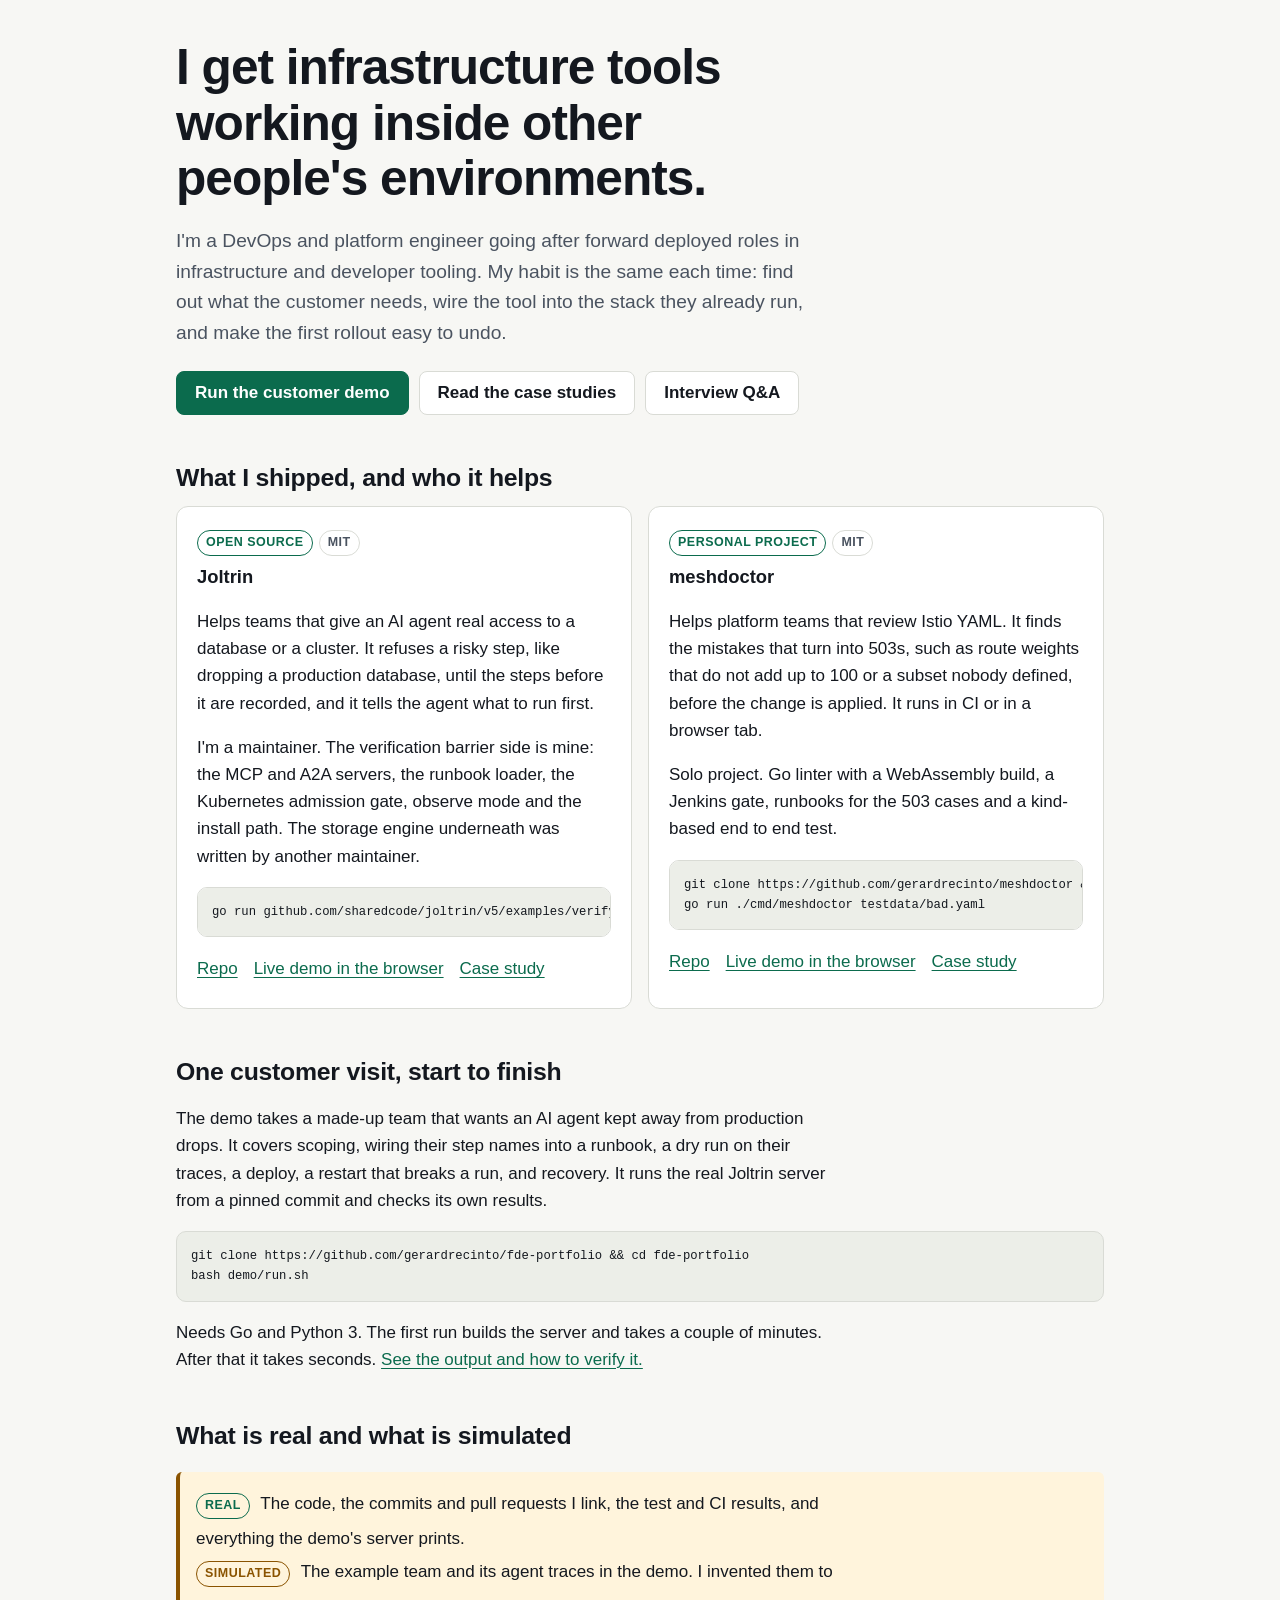
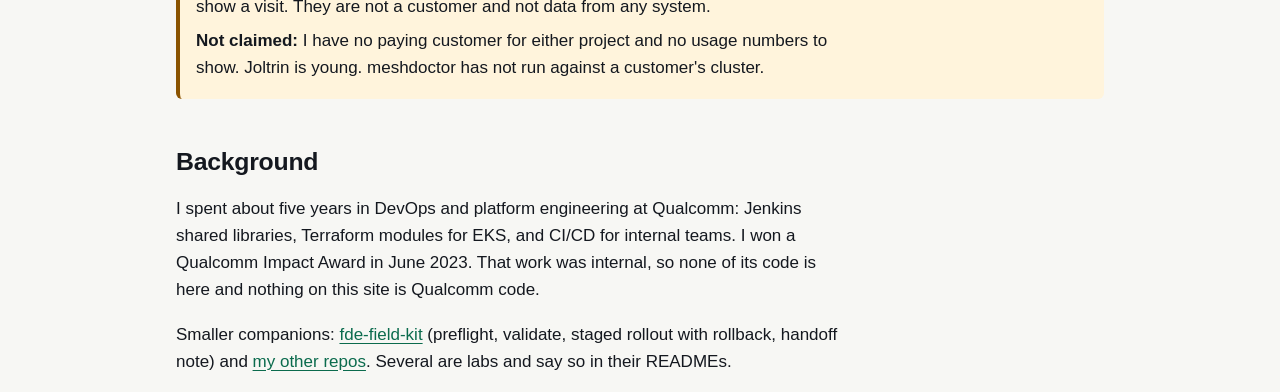
==== site/index.html @ f03c9e94 "Add the forward deployed engineer portfolio: home, customer demo, case studies and interview answers" ====
<!doctype html><html lang="en"><head><meta charset="utf-8"><meta name="viewport" content="width=device-width,initial-scale=1"><meta name="color-scheme" content="light dark"><title>Gerard Recinto, forward deployed engineer</title>
<meta name="description" content="Infrastructure and developer tooling forward deployed engineer. Public projects, a customer demo you can run, case studies and interview answers with links to the code."><link rel="stylesheet" href="style.css"></head><body>
<!--NAV-->
<main id="main" class="wrap">
<h1>I get infrastructure tools working inside other people's environments.</h1>
<p class="lede">I'm a DevOps and platform engineer going after forward deployed roles in infrastructure and developer tooling. My habit is the same each time: find out what the customer needs, wire the tool into the stack they already run, and make the first rollout easy to undo.</p>
<div class="btns"><a class="btn primary" href="demo.html">Run the customer demo</a><a class="btn" href="case-studies.html">Read the case studies</a><a class="btn" href="interview.html">Interview Q&amp;A</a></div>

<h2>What I shipped, and who it helps</h2>
<div class="grid">
<article class="card"><span class="tag real">Open source</span><span class="tag">MIT</span>
<h3>Joltrin</h3>
<p>Helps teams that give an AI agent real access to a database or a cluster. It refuses a risky step, like dropping a production database, until the steps before it are recorded, and it tells the agent what to run first.</p>
<p>I'm a maintainer. The verification barrier side is mine: the MCP and A2A servers, the runbook loader, the Kubernetes admission gate, observe mode and the install path. The storage engine underneath was written by another maintainer.</p>
<pre><code>go run github.com/sharedcode/joltrin/v5/examples/verify_barrier@latest</code></pre>
<ul class="links"><li><a href="https://github.com/SharedCode/joltrin">Repo</a></li><li><a href="https://joltrinhq.com/agents/">Live demo in the browser</a></li><li><a href="case-studies.html#joltrin">Case study</a></li></ul></article>
<article class="card"><span class="tag real">Personal project</span><span class="tag">MIT</span>
<h3>meshdoctor</h3>
<p>Helps platform teams that review Istio YAML. It finds the mistakes that turn into 503s, such as route weights that do not add up to 100 or a subset nobody defined, before the change is applied. It runs in CI or in a browser tab.</p>
<p>Solo project. Go linter with a WebAssembly build, a Jenkins gate, runbooks for the 503 cases and a kind-based end to end test.</p>
<pre><code>git clone https://github.com/gerardrecinto/meshdoctor && cd meshdoctor
go run ./cmd/meshdoctor testdata/bad.yaml</code></pre>
<ul class="links"><li><a href="https://github.com/gerardrecinto/meshdoctor">Repo</a></li><li><a href="https://gerardrecinto.github.io/meshdoctor/">Live demo in the browser</a></li><li><a href="case-studies.html#meshdoctor">Case study</a></li></ul></article>
</div>

<h2>One customer visit, start to finish</h2>
<p>The demo takes a made-up team that wants an AI agent kept away from production drops. It covers scoping, wiring their step names into a runbook, a dry run on their traces, a deploy, a restart that breaks a run, and recovery. It runs the real Joltrin server from a pinned commit and checks its own results.</p>
<pre><code>git clone https://github.com/gerardrecinto/fde-portfolio && cd fde-portfolio
bash demo/run.sh</code></pre>
<p>Needs Go and Python 3. The first run builds the server and takes a couple of minutes. After that it takes seconds. <a href="demo.html">See the output and how to verify it.</a></p>

<h2>What is real and what is simulated</h2>
<div class="note"><p><span class="tag real">Real</span> The code, the commits and pull requests I link, the test and CI results, and everything the demo's server prints.</p>
<p><span class="tag sim">Simulated</span> The example team and its agent traces in the demo. I invented them to show a visit. They are not a customer and not data from any system.</p>
<p><strong>Not claimed:</strong> I have no paying customer for either project and no usage numbers to show. Joltrin is young. meshdoctor has not run against a customer's cluster.</p></div>

<h2>Background</h2>
<p>I spent about five years in DevOps and platform engineering at Qualcomm: Jenkins shared libraries, Terraform modules for EKS, and CI/CD for internal teams. I won a Qualcomm Impact Award in June 2023. That work was internal, so none of its code is here and nothing on this site is Qualcomm code.</p>
<p>Smaller companions: <a href="https://github.com/gerardrecinto/fde-field-kit">fde-field-kit</a> (preflight, validate, staged rollout with rollback, handoff note) and <a href="https://github.com/gerardrecinto">my other repos</a>. Several are labs and say so in their READMEs.</p>
</main>
<!--FOOT-->
</body></html>
---- site/style.css ----
:root{--bg:#f7f7f4;--card:#fff;--fg:#14181f;--mut:#4a5360;--line:#d9dbd5;--acc:#0b6b4d;--acc-fg:#fff;--code:#eceee8;--ok:#0b6b4d;--sim:#8a5300;--warn-bg:#fff4dc}
:root[data-theme=dark]{--bg:#0d1117;--card:#151b23;--fg:#e8ecf1;--mut:#a3adba;--line:#2a323d;--acc:#3ddc97;--acc-fg:#06241a;--code:#1b232d;--ok:#3ddc97;--sim:#f3b34c;--warn-bg:#2b2412}
@media (prefers-color-scheme:dark){:root:not([data-theme=light]){--bg:#0d1117;--card:#151b23;--fg:#e8ecf1;--mut:#a3adba;--line:#2a323d;--acc:#3ddc97;--acc-fg:#06241a;--code:#1b232d;--ok:#3ddc97;--sim:#f3b34c;--warn-bg:#2b2412}}
*{box-sizing:border-box}
html{-webkit-text-size-adjust:100%}
body{margin:0;background:var(--bg);color:var(--fg);font:17px/1.6 -apple-system,BlinkMacSystemFont,"Segoe UI",Roboto,Helvetica,Arial,sans-serif}
a{color:var(--acc);text-underline-offset:3px}
a:focus-visible,button:focus-visible,summary:focus-visible{outline:3px solid var(--acc);outline-offset:2px;border-radius:4px}
.wrap{max-width:960px;margin:0 auto;padding:0 16px}
.skip{position:absolute;left:-999px;top:8px;background:var(--acc);color:var(--acc-fg);padding:8px 12px;border-radius:6px;z-index:10}
.skip:focus{left:8px}
header.top{border-bottom:1px solid var(--line);background:var(--bg);position:sticky;top:0;z-index:5}
header.top .wrap{display:flex;flex-wrap:wrap;align-items:center;gap:4px 18px;padding-top:10px;padding-bottom:10px}
header.top .brand{font-weight:700;color:var(--fg);text-decoration:none;margin-right:auto}
header.top nav{display:flex;flex-wrap:wrap;gap:2px 4px}
header.top nav a{color:var(--mut);text-decoration:none;padding:8px 10px;border-radius:6px;min-height:44px;display:inline-flex;align-items:center}
header.top nav a[aria-current=page],header.top nav a:hover{color:var(--fg);background:var(--code)}
h1{font-size:clamp(2rem,6vw,3.1rem);line-height:1.12;margin:40px 0 16px;letter-spacing:-.02em;max-width:20ch}
h2{font-size:1.55rem;line-height:1.25;margin:48px 0 12px;letter-spacing:-.01em}
h3{font-size:1.15rem;margin:24px 0 6px}
p,li{max-width:70ch}
.lede{font-size:1.2rem;color:var(--mut);max-width:60ch}
.btns{display:flex;flex-wrap:wrap;gap:10px;margin:22px 0}
.btn{display:inline-flex;align-items:center;min-height:44px;padding:0 18px;border-radius:8px;border:1px solid var(--line);color:var(--fg);text-decoration:none;font-weight:600;background:var(--card)}
.btn.primary{background:var(--acc);color:var(--acc-fg);border-color:var(--acc)}
.btn:hover{filter:brightness(1.07)}
.grid{display:grid;grid-template-columns:repeat(auto-fit,minmax(min(100%,280px),1fr));gap:16px}
.card{background:var(--card);border:1px solid var(--line);border-radius:12px;padding:20px}
.card h3{margin-top:0}
.tag{display:inline-block;font-size:.78rem;font-weight:700;letter-spacing:.04em;text-transform:uppercase;padding:2px 8px;border-radius:99px;border:1px solid var(--line);color:var(--mut);margin:0 6px 6px 0}
.tag.real{color:var(--ok);border-color:var(--ok)}
.tag.sim{color:var(--sim);border-color:var(--sim)}
.links{display:flex;flex-wrap:wrap;gap:6px 16px;margin:12px 0 0;padding:0;list-style:none}
.links a{display:inline-block;padding:6px 0}
pre,code{font-family:ui-monospace,SFMono-Regular,Menlo,Consolas,monospace}
code{background:var(--code);padding:1px 6px;border-radius:5px;font-size:.9em;overflow-wrap:anywhere}
pre{background:var(--code);border:1px solid var(--line);border-radius:10px;padding:14px;overflow-x:auto;font-size:.85rem;line-height:1.5;margin:12px 0;max-width:100%}
pre code{background:none;padding:0;overflow-wrap:normal}
.note{background:var(--warn-bg);border-left:4px solid var(--sim);padding:12px 16px;border-radius:6px;margin:20px 0}
.note p{margin:6px 0}
table{border-collapse:collapse;width:100%;display:block;overflow-x:auto}
th,td{text-align:left;padding:8px 12px;border-bottom:1px solid var(--line);vertical-align:top}
details{background:var(--card);border:1px solid var(--line);border-radius:10px;margin:10px 0;padding:0 16px}
summary{cursor:pointer;padding:12px 0;font-weight:600;min-height:44px}
.say{font-size:1.08rem;border-left:4px solid var(--acc);padding:2px 0 2px 14px;margin:10px 0}
.qa{margin:36px 0;padding-top:8px}
.qa h2{margin:0 0 6px;font-size:1.25rem}
.qa .topic{color:var(--mut);font-size:.9rem;margin:0 0 6px}
.ev{font-size:.95rem;color:var(--mut)}
footer{border-top:1px solid var(--line);margin-top:64px;padding:24px 0 48px;color:var(--mut);font-size:.92rem}
.steps{counter-reset:s;list-style:none;padding:0}
.steps li{counter-increment:s;position:relative;padding-left:44px;margin:14px 0}
.steps li::before{content:counter(s);position:absolute;left:0;top:0;width:30px;height:30px;border-radius:50%;background:var(--acc);color:var(--acc-fg);font-weight:700;display:grid;place-items:center}
@media (max-width:520px){body{font-size:16px}h2{margin-top:36px}header.top nav a{padding:8px 8px}}
@media (prefers-reduced-motion:no-preference){.btn,.card{transition:transform .15s}.btn:hover{transform:translateY(-1px)}}
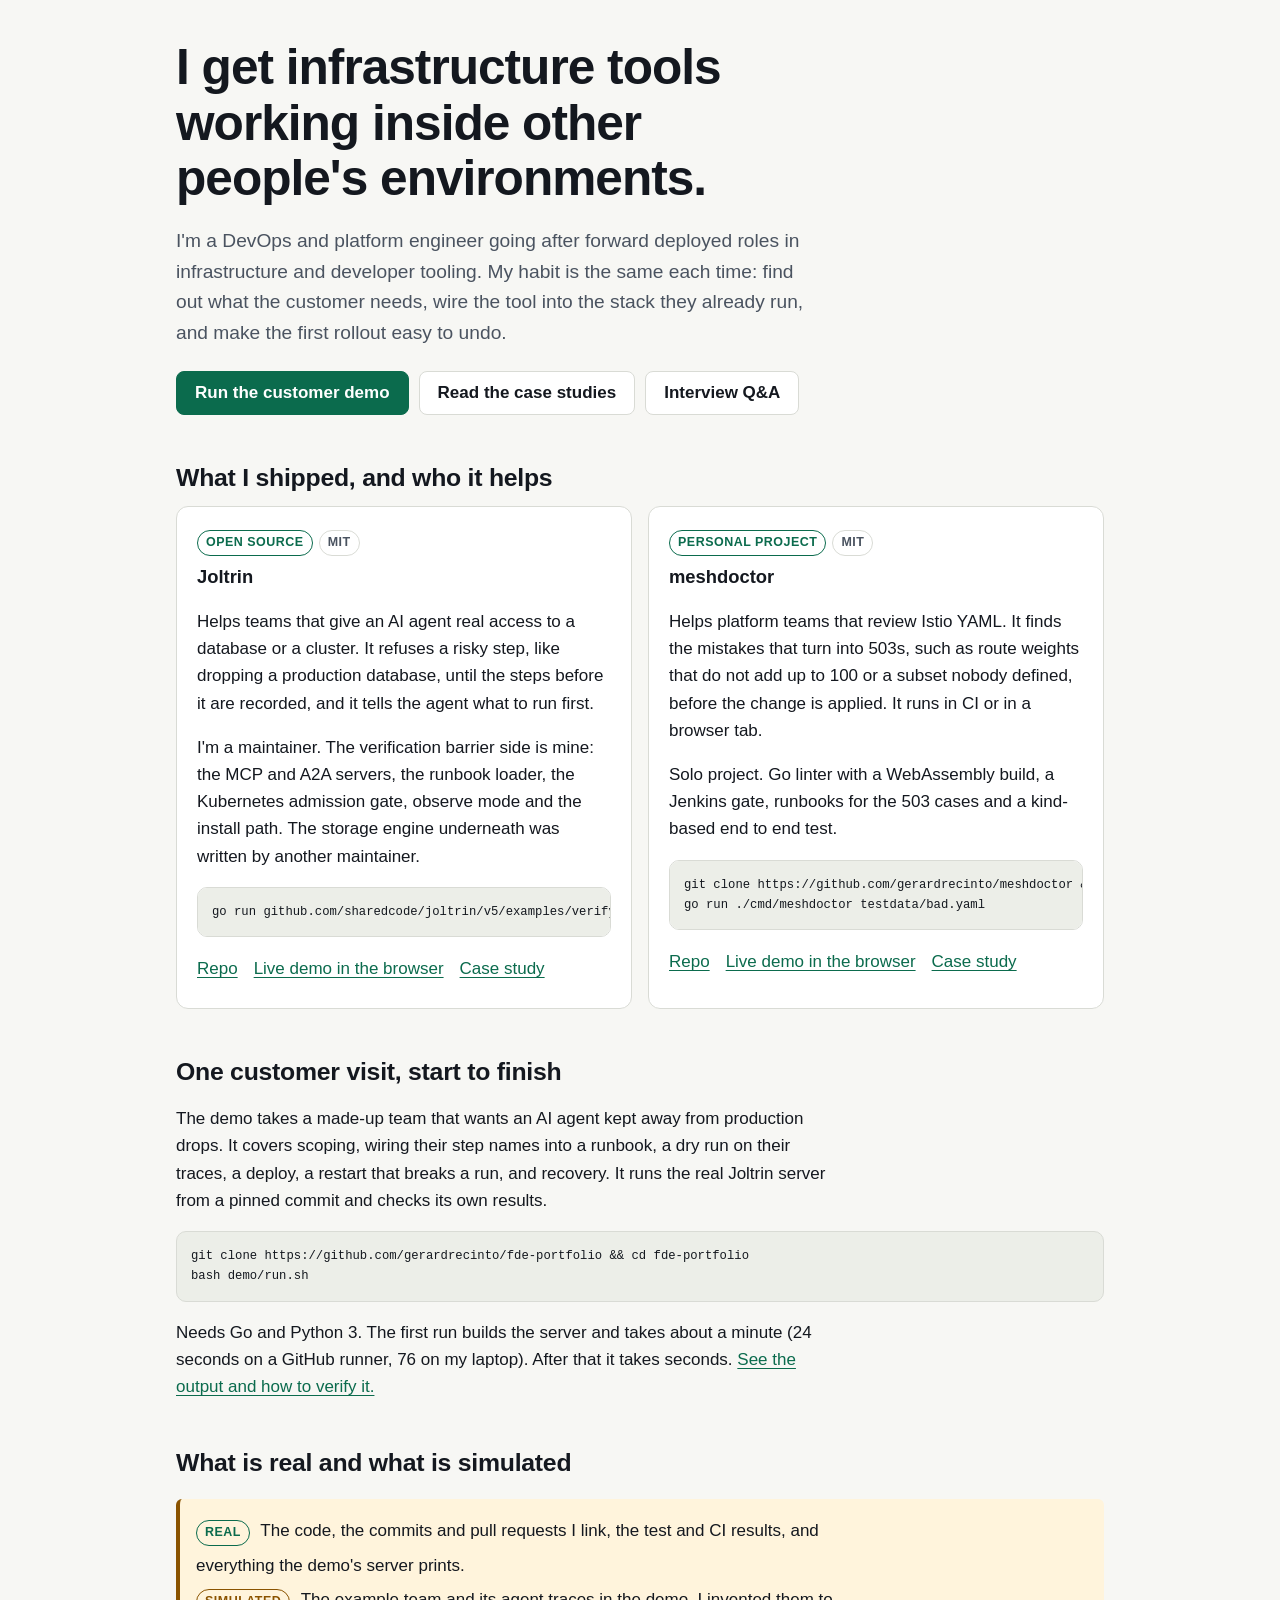
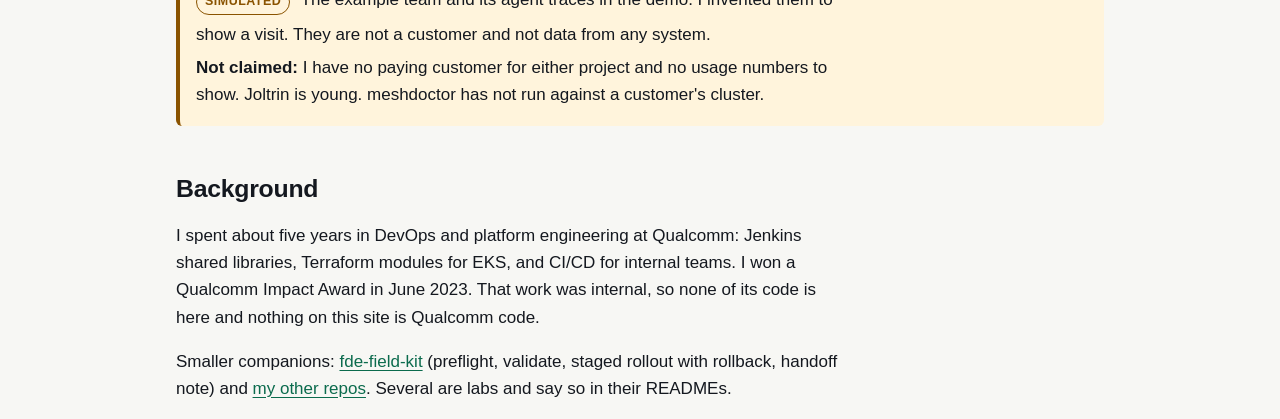
==== commit 0e090c8c: "Say how long the first run takes and check for Go before building" ====
--- a/site/index.html
+++ b/site/index.html
@@ -27,7 +27,7 @@
 <p>The demo takes a made-up team that wants an AI agent kept away from production drops. It covers scoping, wiring their step names into a runbook, a dry run on their traces, a deploy, a restart that breaks a run, and recovery. It runs the real Joltrin server from a pinned commit and checks its own results.</p>
 <pre><code>git clone https://github.com/gerardrecinto/fde-portfolio && cd fde-portfolio
 bash demo/run.sh</code></pre>
-<p>Needs Go and Python 3. The first run builds the server and takes a couple of minutes. After that it takes seconds. <a href="demo.html">See the output and how to verify it.</a></p>
+<p>Needs Go and Python 3. The first run builds the server and takes about a minute (24 seconds on a GitHub runner, 76 on my laptop). After that it takes seconds. <a href="demo.html">See the output and how to verify it.</a></p>
 
 <h2>What is real and what is simulated</h2>
 <div class="note"><p><span class="tag real">Real</span> The code, the commits and pull requests I link, the test and CI results, and everything the demo's server prints.</p>
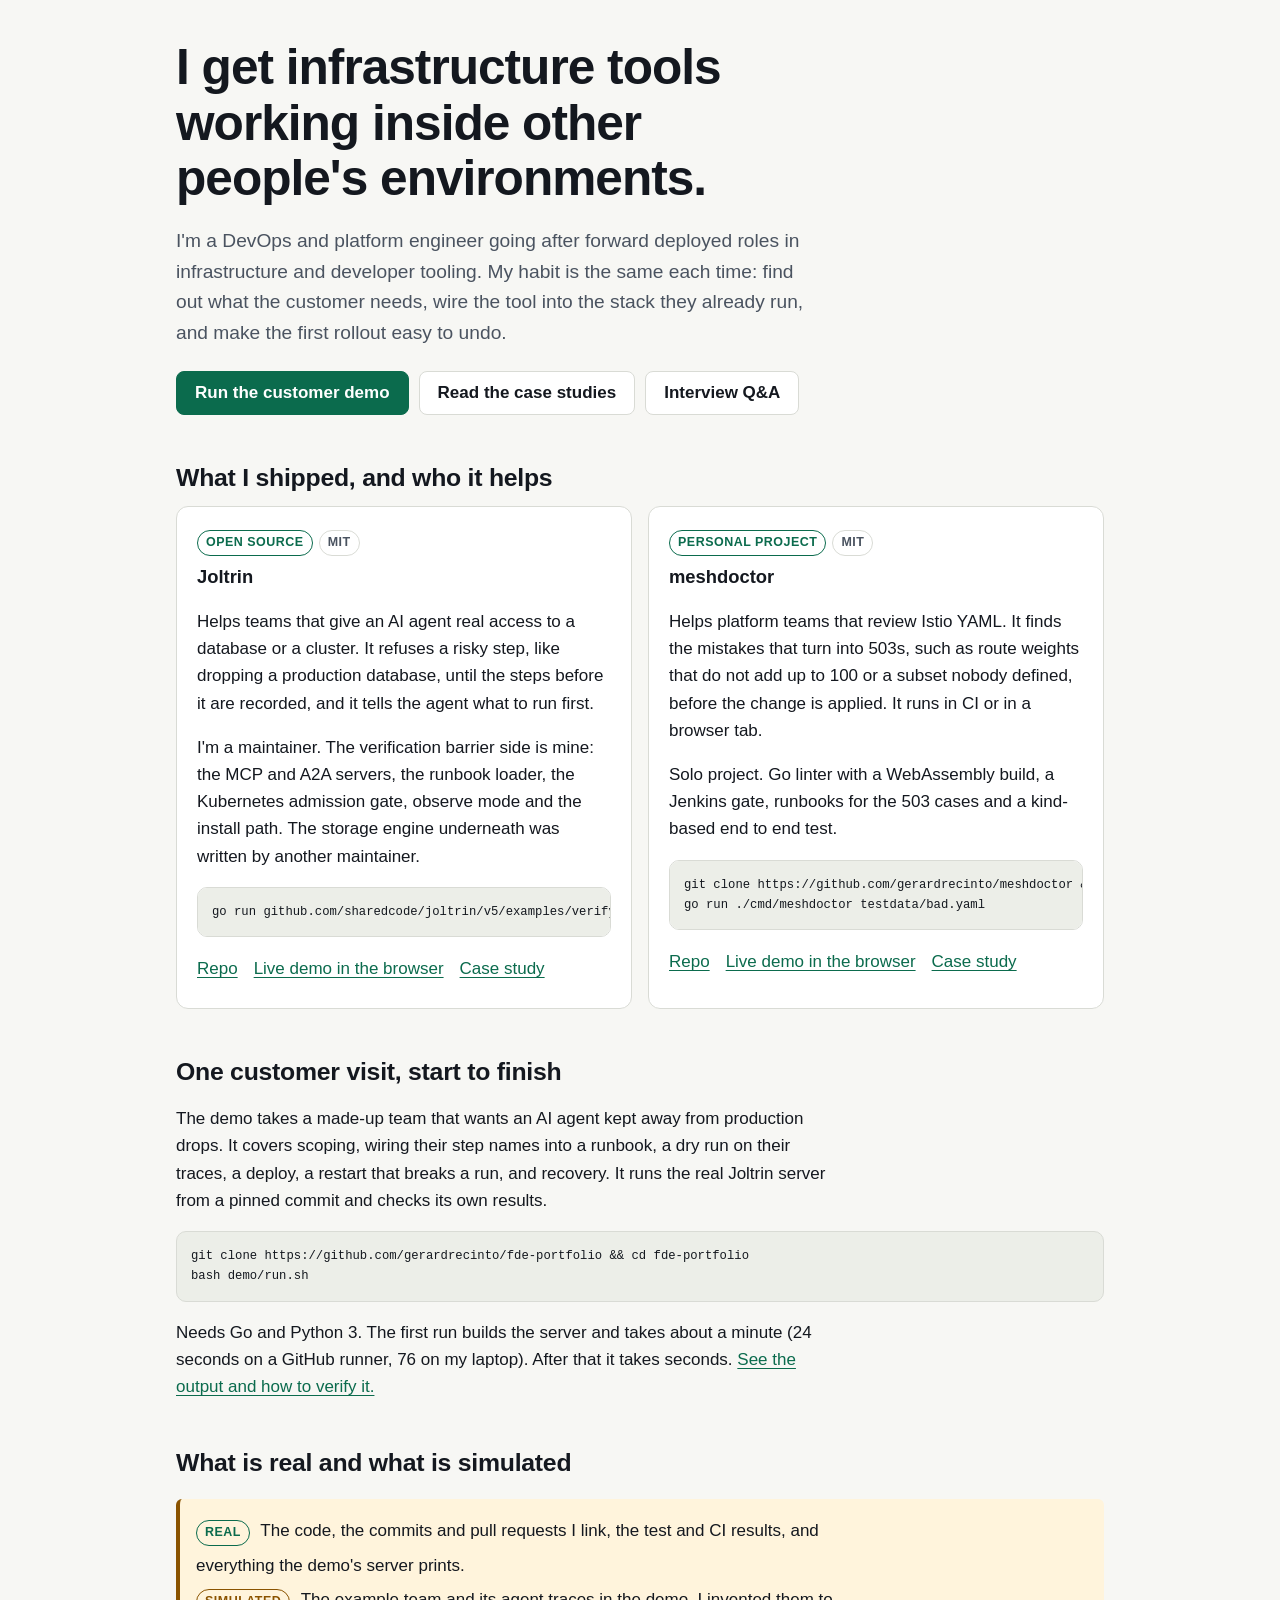
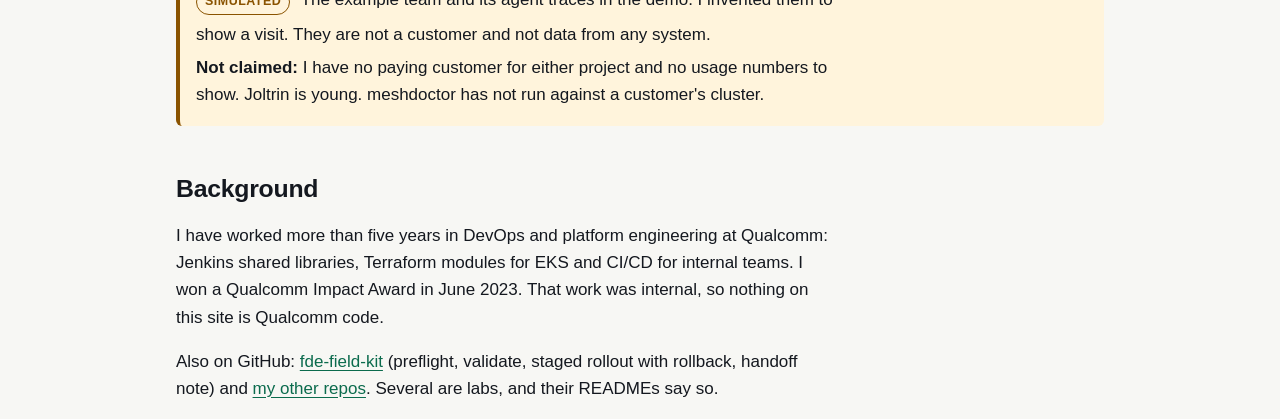
==== commit 0a58a844: "Say more than five years at Qualcomm and tighten the background wording" ====
--- a/site/index.html
+++ b/site/index.html
@@ -35,8 +35,8 @@
 <p><strong>Not claimed:</strong> I have no paying customer for either project and no usage numbers to show. Joltrin is young. meshdoctor has not run against a customer's cluster.</p></div>
 
 <h2>Background</h2>
-<p>I spent about five years in DevOps and platform engineering at Qualcomm: Jenkins shared libraries, Terraform modules for EKS, and CI/CD for internal teams. I won a Qualcomm Impact Award in June 2023. That work was internal, so none of its code is here and nothing on this site is Qualcomm code.</p>
-<p>Smaller companions: <a href="https://github.com/gerardrecinto/fde-field-kit">fde-field-kit</a> (preflight, validate, staged rollout with rollback, handoff note) and <a href="https://github.com/gerardrecinto">my other repos</a>. Several are labs and say so in their READMEs.</p>
+<p>I have worked more than five years in DevOps and platform engineering at Qualcomm: Jenkins shared libraries, Terraform modules for EKS and CI/CD for internal teams. I won a Qualcomm Impact Award in June 2023. That work was internal, so nothing on this site is Qualcomm code.</p>
+<p>Also on GitHub: <a href="https://github.com/gerardrecinto/fde-field-kit">fde-field-kit</a> (preflight, validate, staged rollout with rollback, handoff note) and <a href="https://github.com/gerardrecinto">my other repos</a>. Several are labs, and their READMEs say so.</p>
 </main>
 <!--FOOT-->
 </body></html>
